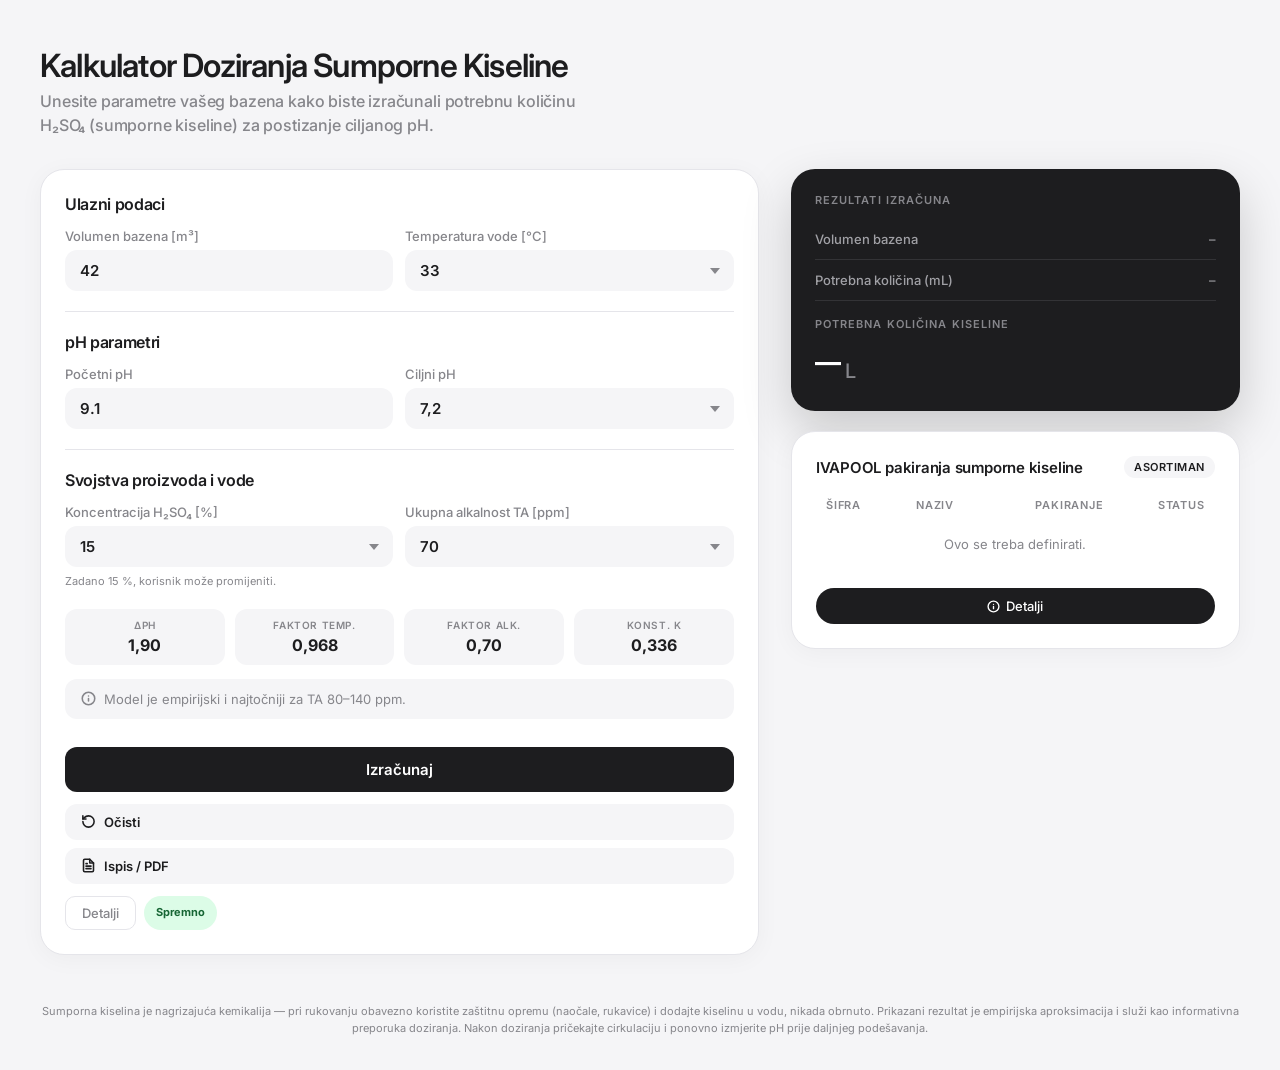
==== index.html @ 8b172068 "Rename h2so4.html to index.html" ====
<!DOCTYPE html>
<html lang="hr">
<head>
  <meta charset="UTF-8" />
  <meta name="viewport" content="width=device-width, initial-scale=1.0" />
  <title>IVAPOOL Kalkulator Doziranja Sumporne Kiseline</title>
  <link rel="preconnect" href="https://fonts.googleapis.com" />
  <link rel="preconnect" href="https://fonts.gstatic.com" crossorigin />
  <link href="https://fonts.googleapis.com/css2?family=Inter:wght@300;400;500;600;700;800;900&display=swap" rel="stylesheet" />
  <link rel="manifest" href="/manifest.json" />
  <meta name="theme-color" content="#1D1D1F" />
  <meta name="apple-mobile-web-app-capable" content="yes" />
  <meta name="apple-mobile-web-app-status-bar-style" content="black-translucent" />
  <meta name="apple-mobile-web-app-title" content="IVAPOOL" />
  <link rel="stylesheet" href="h2so4.css" />
</head>
<body>

<!-- ── MAIN ── -->
<div class="page-header-wrap">
  <div class="page-header">
    <h1>Kalkulator Doziranja Sumporne Kiseline</h1>
    <p>Unesite parametre vašeg bazena kako biste izračunali potrebnu količinu H₂SO₄ (sumporne kiseline) za postizanje ciljanog pH.</p>
  </div>
</div>
<main>
  <!-- ── LEFT COLUMN ── -->
  <div class="left-col">
    <div class="card">
      <div style="display:flex;flex-direction:column;gap:20px;">

        <!-- Ulazni podaci -->
        <section class="section">
          <h2>Ulazni podaci</h2>
          <div class="field-grid cols-2">
            <div class="field">
              <label for="volumenBazena">Volumen bazena [m³]</label>
              <input id="volumenBazena" type="number" step="0.1" value="42" />
            </div>
            <div class="field">
              <label for="temperaturaVode">Temperatura vode [°C]</label>
              <div class="select-wrap">
                <select id="temperaturaVode"></select>
              </div>
            </div>
          </div>
        </section>

        <hr class="section-divider" />

        <!-- pH parametri -->
        <section class="section">
          <h2>pH parametri</h2>
          <div class="field-grid cols-2">
            <div class="field">
              <label for="pocetniPh">Početni pH</label>
              <input id="pocetniPh" type="number" step="0.1" value="9.1" />
            </div>
            <div class="field">
              <label for="ciljniPh">Ciljni pH</label>
              <div class="select-wrap">
                <select id="ciljniPh"></select>
              </div>
            </div>
          </div>
        </section>

        <hr class="section-divider" />

        <!-- Svojstva proizvoda i vode -->
        <section class="section">
          <h2>Svojstva proizvoda i vode</h2>
          <div class="field-grid cols-2">
            <div class="field">
              <label for="koncentracija">Koncentracija H₂SO₄ [%]</label>
              <div class="select-wrap">
                <select id="koncentracija"></select>
              </div>
              <span class="hint">Zadano 15 %, korisnik može promijeniti.</span>
            </div>
            <div class="field">
              <label for="alkalnostTA">Ukupna alkalnost TA [ppm]</label>
              <div class="select-wrap">
                <select id="alkalnostTA"></select>
              </div>
            </div>
          </div>

          <div class="factor-grid">
            <div class="factor-chip">
              <div class="fc-label">ΔpH</div>
              <div class="fc-value" id="chipDeltaPh">1,90</div>
            </div>
            <div class="factor-chip">
              <div class="fc-label">Faktor temp.</div>
              <div class="fc-value" id="chipFt">0,97</div>
            </div>
            <div class="factor-chip">
              <div class="fc-label">Faktor alk.</div>
              <div class="fc-value" id="chipFta">0,70</div>
            </div>
            <div class="factor-chip">
              <div class="fc-label">Konst. K</div>
              <div class="fc-value" id="chipK">0,336</div>
            </div>
          </div>

          <div class="info-box">
            <svg xmlns="http://www.w3.org/2000/svg" width="15" height="15" viewBox="0 0 24 24" fill="none" stroke="currentColor" stroke-width="2.5" stroke-linecap="round" stroke-linejoin="round">
              <circle cx="12" cy="12" r="10"/><path d="M12 16v-4m0-4h.01"/>
            </svg>
            <span>Model je empirijski i najtočniji za TA 80–140 ppm.</span>
          </div>
        </section>

        <!-- Actions -->
        <div class="actions">
          <button class="btn-calc" onclick="izracunaj()">Izračunaj</button>
          <div class="secondary-actions">
            <button class="btn-secondary-action" onclick="ocistiSve()">
              <svg xmlns="http://www.w3.org/2000/svg" width="15" height="15" viewBox="0 0 24 24" fill="none" stroke="currentColor" stroke-width="2.5" stroke-linecap="round" stroke-linejoin="round"><path d="M3 12a9 9 0 1 0 9-9a9.75 9.75 0 0 0-6.74 2.74L3 8"/><path d="M3 3v5h5"/></svg>
              Očisti
            </button>
            <button class="btn-secondary-action" onclick="window.print()">
              <svg xmlns="http://www.w3.org/2000/svg" width="15" height="15" viewBox="0 0 24 24" fill="none" stroke="currentColor" stroke-width="2.5" stroke-linecap="round" stroke-linejoin="round"><path d="M6 22a2 2 0 0 1-2-2V4a2 2 0 0 1 2-2h8l6 6v12a2 2 0 0 1-2 2z"/><path d="M14 2v6h6M10 9H8m8 4H8m8 4H8"/></svg>
              Ispis / PDF
            </button>
          </div>
          <div style="display:flex;gap:8px;flex-wrap:wrap;">
            <button class="btn-toggle" onclick="toggleDetalji()">Detalji</button>
            <span class="badge" id="statusBadge">Spremno</span>
          </div>
        </div>

      </div>
    </div>

    <!-- Hidden: Napomena / Formula -->
    <div class="hidden" id="detailsNapomena">
      <div class="card">
        <div class="section">
          <h2>Napomena o proračunu</h2>
          <div class="info-box" style="align-items:flex-start;flex-direction:column;gap:12px;">
            <strong>Formula doziranja sumporne kiseline</strong>
            <span>V<sub>kiselina</sub> [L] = K × V<sub>b</sub> × ΔpH × f<sub>t</sub> × f<sub>TA</sub></span>
          </div>
          <div class="formula-box" id="formulaBox">Formula će biti prikazana nakon izračuna.</div>
        </div>
      </div>
    </div>

  </div>

  <!-- ── RIGHT COLUMN ── -->
  <div class="right-col">

    <!-- Results dark card -->
    <div class="dark-card">
      <div class="results-label">Rezultati izračuna</div>

      <div class="result-row">
        <span class="rk">Volumen bazena</span>
        <span class="rv" id="mVolumen">–</span>
      </div>
      <div class="result-row">
        <span class="rk">Potrebna količina (mL)</span>
        <span class="rv" id="mMililitri">–</span>
      </div>

      <div class="big-power">
        <div class="power-label">Potrebna količina kiseline</div>
        <div class="power-value">
          <span class="power-number" id="mLitri">–</span>
          <span class="power-unit">L</span>
        </div>
      </div>
    </div>

    <!-- Catalog card -->
    <div class="card catalog-card">
      <div class="catalog-header">
        <h3>IVAPOOL pakiranja sumporne kiseline</h3>
        <span class="catalog-badge">Asortiman</span>
      </div>
      <div class="catalog-cols">
        <span>Šifra</span>
        <span>Naziv</span>
        <span style="text-align:right">Pakiranje</span>
        <span style="text-align:right">Status</span>
      </div>
      <div id="catalogBody"></div>
      <div class="catalog-actions">
        <button class="btn-catalog-action" onclick="toggleDetalji()">
          <svg xmlns="http://www.w3.org/2000/svg" width="13" height="13" viewBox="0 0 24 24" fill="none" stroke="currentColor" stroke-width="2.5" stroke-linecap="round" stroke-linejoin="round"><circle cx="12" cy="12" r="10"/><path d="M12 16v-4m0-4h.01"/></svg>
          Detalji
        </button>
      </div>
    </div>

    <!-- Hidden: Detaljna tablica -->
    <div class="hidden" id="detailsTablica">
      <div class="card">
        <h2 style="font-size:15px;font-weight:600;margin-bottom:16px;">Detaljna tablica izračuna</h2>
        <div class="table-wrap">
          <table id="rezultatTablica">
            <thead><tr><th>Stavka</th><th>Vrijednost</th></tr></thead>
            <tbody></tbody>
          </table>
        </div>
      </div>
    </div>

  </div>
</main>

<script src="h2so4.js"></script>
<footer class="disclaimer">
  Sumporna kiselina je nagrizajuća kemikalija — pri rukovanju obavezno koristite zaštitnu opremu (naočale, rukavice) i dodajte kiselinu u vodu, nikada obrnuto. Prikazani rezultat je empirijska aproksimacija i služi kao informativna preporuka doziranja. Nakon doziranja pričekajte cirkulaciju i ponovno izmjerite pH prije daljnjeg podešavanja.
</footer>
</body>
</html>
---- h2so4.css ----
:root {
      --bg: #F5F5F7;
      --card: #ffffff;
      --border: #E5E5EA;
      --text: #1D1D1F;
      --muted: #86868B;
      --muted-light: #A1A1A6;
      --brand: #1D1D1F;
      --brand-fg: #ffffff;
      --dark-card: #1D1D1F;
      --dark-border: #333336;
      --dark-muted: #A1A1A6;
      --radius-card: 24px;
      --radius-field: 12px;
      --radius-btn: 16px;
      --radius-pill: 999px;
      --shadow-card: 0 4px 24px rgba(0,0,0,0.04);
      --shadow-dark: 0 20px 50px rgba(0,0,0,0.18);
      --ok: #34c759;
      --warn: #ff9f0a;
      --bad: #ff3b30;
    }
    *, *::before, *::after { box-sizing: border-box; margin: 0; padding: 0; }
    html { font-size: 16px; }
    body {
      font-family: 'Inter', -apple-system, BlinkMacSystemFont, sans-serif;
      background: var(--bg);
      color: var(--text);
      min-height: 100vh;
      -webkit-font-smoothing: antialiased;
    }

    /* ── LAYOUT ── */
    main {
      max-width: 1400px;
      margin: 0 auto;
      padding: 32px 40px;
      display: grid;
      grid-template-columns: 1.6fr 1fr;
      gap: 32px;
      align-items: start;
    }
    .left-col { display: flex; flex-direction: column; gap: 28px; }
    .right-col { position: static; display: flex; flex-direction: column; gap: 20px; align-self: start; }

    /* ── PAGE TITLE ── */
    .page-header-wrap {
      max-width: 1400px;
      margin: 0 auto;
      padding: 48px 40px 0 40px;
    }
    .page-header { display: flex; flex-direction: column; gap: 6px; margin-bottom: 0; }
    .page-header h1 { font-size: 32px; font-weight: 600; letter-spacing: -0.025em; line-height: 1.1; }
    .page-header p { font-size: 16px; color: var(--muted); max-width: 560px; line-height: 1.5; font-weight: 500; letter-spacing: -0.01em; }

    /* ── CARD ── */
    .card {
      background: var(--card);
      border-radius: var(--radius-card);
      padding: 24px;
      border: 1px solid var(--border);
      box-shadow: var(--shadow-card);
    }

    /* ── SECTION ── */
    .section { display: flex; flex-direction: column; gap: 14px; }
    .section-divider { border: none; border-top: 1px solid var(--border); margin: 0; }
    .section h2 { font-size: 16px; font-weight: 600; letter-spacing: -0.02em; }

    /* ── FIELD ── */
    .field { display: flex; flex-direction: column; gap: 6px; }
    .field label { font-size: 13px; font-weight: 500; color: var(--muted); }
    .field input, .field select {
      width: 100%;
      padding: 10px 14px;
      background: var(--bg);
      border: 1px solid transparent;
      border-radius: var(--radius-field);
      font-family: inherit;
      font-size: 15px;
      font-weight: 600;
      color: var(--text);
      outline: none;
      transition: border-color .15s, box-shadow .15s;
      appearance: none;
      -webkit-appearance: none;
    }
    .field input[readonly], .field input:disabled {
      color: var(--muted);
      font-weight: 500;
    }
    .field input:focus, .field select:focus {
      border-color: #007aff;
      box-shadow: 0 0 0 3px rgba(0,122,255,0.12);
      background: #fff;
    }
    .select-wrap { position: relative; }
    .select-wrap select { padding-right: 40px; cursor: pointer; }
    .select-wrap::after {
      content: '';
      position: absolute; right: 14px; top: 50%; transform: translateY(-50%);
      width: 0; height: 0;
      border-left: 5px solid transparent;
      border-right: 5px solid transparent;
      border-top: 6px solid var(--muted);
      pointer-events: none;
    }
    .field .hint { font-size: 11px; color: var(--muted); line-height: 1.6; }
    .field-grid { display: grid; gap: 12px; }
    .field-grid.cols-2 { grid-template-columns: 1fr 1fr; }
    .field-grid.cols-3 { grid-template-columns: 1fr 1fr 1fr; }
    .field.full { grid-column: 1 / -1; }
    .hidden { display: none !important; }

    /* ── VOLUME ROW ── */
    .volume-row {
      display: flex; justify-content: space-between; align-items: center;
      padding: 10px 0;
      border-top: 1px solid var(--border);
    }
    .volume-row .label { font-size: 13px; font-weight: 500; color: var(--muted); }
    .volume-row .value { font-size: 16px; font-weight: 600; }

    /* ── INFO BOX ── */
    .info-box {
      display: flex; align-items: center; gap: 8px;
      background: var(--bg); border-radius: var(--radius-field);
      padding: 12px 16px;
      font-size: 13px; color: var(--muted);
    }
    .info-box svg { flex-shrink: 0; }

    /* ── STATUS ROW ── */
    .status-row {
      display: flex; justify-content: space-between; align-items: center; gap: 12px;
      background: var(--bg); border-radius: var(--radius-field);
      padding: 12px 16px; font-size: 13px; color: var(--muted);
      margin-top: 4px;
    }
    .badge {
      display: inline-flex; align-items: center; justify-content: center; padding: 5px 12px; border-radius: var(--radius-pill);
      background: #e9f4ff; color: #0b5cab; font-size: 11px; font-weight: 700;
      white-space: nowrap; line-height: 1;
    }
    .badge.ok { background: #dcfce7; color: #166534; }
    .badge.error { background: #fee2e2; color: #991b1b; }
    .badge.warn { background: #fef3c7; color: #92400e; }

    /* ── ACTIONS ── */
    .actions { display: flex; flex-direction: column; gap: 12px; margin-top: 8px; }
    .btn-calc {
      width: 100%; background: var(--brand); color: #fff;
      border: none; border-radius: var(--radius-field);
      font-family: inherit; font-size: 15px; font-weight: 600;
      padding: 13px; cursor: pointer;
      transition: opacity .15s, transform .1s;
    }
    .btn-calc:hover { opacity: 0.88; }
    .btn-calc:active { transform: scale(0.99); }
    .secondary-actions { display: flex; flex-direction: column; gap: 8px; }
    .btn-secondary-action {
      background: var(--bg); color: var(--text); border: none;
      border-radius: var(--radius-field); font-family: inherit; font-size: 13px; font-weight: 600;
      padding: 10px 16px; cursor: pointer; display: flex; align-items: center; justify-content: flex-start;
      gap: 8px; transition: background .15s; width: 100%; white-space: nowrap;
    }
    .btn-secondary-action:hover { background: #e8e8ed; }

    /* ── DETAILS TOGGLE ── */
    .btn-toggle {
      background: none; border: 1px solid var(--border); border-radius: 10px;
      font-family: inherit; font-size: 13px; font-weight: 500; color: var(--muted);
      padding: 8px 16px; cursor: pointer; transition: background .15s;
    }
    .btn-toggle:hover { background: var(--bg); }

    /* ── DARK RESULTS CARD ── */
    .dark-card {
      background: var(--dark-card);
      border-radius: var(--radius-card);
      padding: 24px;
      color: #fff;
      box-shadow: var(--shadow-dark);
    }
    .dark-card .results-label {
      font-size: 11px; font-weight: 600; text-transform: uppercase;
      letter-spacing: 0.1em; color: var(--muted); margin-bottom: 12px;
    }
    .dark-card .result-row {
      display: flex; justify-content: space-between; align-items: center;
      padding: 12px 0;
      border-bottom: 1px solid var(--dark-border);
    }
    .dark-card .result-row:last-of-type { border-bottom: none; }
    .dark-card .result-row .rk { font-size: 13px; font-weight: 500; color: var(--dark-muted); }
    .dark-card .result-row .rv { font-size: 13px; font-weight: 600; color: var(--muted); }
    .dark-card .result-row .rv.filled { color: #fff; }
    .dark-card .big-power { padding-top: 8px; }
    .dark-card .big-power .power-label {
      font-size: 11px; font-weight: 600; text-transform: uppercase;
      letter-spacing: 0.1em; color: var(--muted); margin-bottom: 4px; margin-top: 8px;
    }
    .dark-card .big-power .power-value {
      display: flex; align-items: flex-end; gap: 6px; font-variant-numeric: tabular-nums;
    }
    .dark-card .big-power .power-number { font-size: 52px; font-weight: 300; letter-spacing: -0.025em; line-height: 1; }
    .dark-card .big-power .power-unit { font-size: 20px; font-weight: 500; color: var(--muted); padding-bottom: 4px; }
    .dark-card .recommendation-section {
      margin-top: 24px; padding-top: 20px;
      border-top: 1px solid var(--dark-border);
      display: flex; flex-direction: column; gap: 10px;
      font-size: 13px; font-weight: 500; color: var(--dark-muted);
    }
    .dark-card .recommendation-section .rec-row { display: flex; justify-content: space-between; }
    .dark-card .recommendation-section .rec-row .rec-val { color: #fff; }

    /* ── CATALOG CARD ── */
    .catalog-card .catalog-header {
      display: flex; align-items: center; justify-content: space-between; margin-bottom: 20px;
    }
    .catalog-card .catalog-header h3 { font-size: 15px; font-weight: 600; letter-spacing: -0.015em; }
    .catalog-badge {
      background: var(--bg); color: var(--text); font-size: 11px; font-weight: 600;
      padding: 4px 10px; border-radius: var(--radius-pill); text-transform: uppercase; letter-spacing: 0.05em;
    }
    .catalog-cols {
      display: grid; grid-template-columns: 90px 1fr 60px 110px;
      font-size: 11px; font-weight: 600; text-transform: uppercase;
      letter-spacing: 0.08em; color: var(--muted);
      padding: 0 10px; margin-bottom: 4px;
    }
    .catalog-row {
      display: grid; grid-template-columns: 90px 1fr 60px 110px;
      font-size: 14px; padding: 10px 10px; border-radius: 12px; transition: background .12s;
      align-items: center;
    }
    .catalog-row:hover { background: var(--bg); }
    .catalog-row.highlighted { background: var(--brand); color: #fff; }
    .catalog-row .model-id { font-weight: 700; }
    .catalog-row .model-name { color: var(--muted); }
    .catalog-row.highlighted .model-name { color: rgba(255,255,255,0.7); }
    .catalog-row .model-power { text-align: right; font-weight: 600; }
    .catalog-row .model-status { text-align: right; }
    .pill { display: inline-flex; padding: 4px 10px; border-radius: var(--radius-pill); font-size: 11px; font-weight: 700; }
    .pill.ok { background: #dcfce7; color: #166534; }
    .catalog-actions { display: flex; gap: 8px; margin-top: 16px; }
    .btn-catalog-action {
      flex: 1; background: var(--brand); color: #fff; border: none;
      border-radius: var(--radius-pill); font-family: inherit; font-size: 13px; font-weight: 500;
      padding: 10px 16px; cursor: pointer; display: flex; align-items: center; justify-content: center; gap: 6px;
      transition: opacity .15s;
    }
    .btn-catalog-action:hover { opacity: 0.85; }

    /* ── FORMULA BOX ── */
    .formula-box {
      margin-top: 16px;
      background: var(--bg); border-radius: var(--radius-field);
      padding: 16px; font-size: 13px; color: var(--muted); line-height: 1.7;
    }

    /* ── DETAILS TABLE ── */
    .table-wrap { overflow-x: auto; margin-top: 16px; }
    table { width: 100%; border-collapse: collapse; font-size: 13px; }
    thead th { text-align: left; font-weight: 600; font-size: 11px; text-transform: uppercase; letter-spacing: 0.06em; color: var(--muted); padding: 8px 12px; border-bottom: 1px solid var(--border); }
    tbody td { padding: 10px 12px; border-bottom: 1px solid var(--border); }
    tbody tr:last-child td { border-bottom: none; }

    /* ── BLINK ANIMATION ── */
    @keyframes blinkBlue {
      0% { background-color: var(--bg); }
      50% { background-color: #cfe8ff; border-color: #007aff !important; }
      100% { background-color: var(--bg); }
    }
    .blink { animation: blinkBlue 0.6s ease-in-out 3; border-color: #007aff !important; }

    /* ── RESPONSIVE ── */
    @media (max-width: 900px) {
      main { grid-template-columns: 1fr; padding: 32px 16px; gap: 32px; }
      .right-col { position: static; }
      header { padding: 14px 20px; }
      nav { display: none; }
      .field-grid.cols-3 { grid-template-columns: 1fr 1fr; }
    }
    @media (max-width: 600px) {
      .field-grid.cols-2, .field-grid.cols-3 { grid-template-columns: 1fr; }
      .secondary-actions { grid-template-columns: 1fr; }
      .catalog-cols, .catalog-row { grid-template-columns: 60px 1fr 60px; }
      .catalog-cols span:last-child, .catalog-row .model-status { display: none; }
    }
    .disclaimer {
      max-width: 1400px;
      margin: 0 auto;
      padding: 16px 40px 32px 40px;
      font-size: 11px;
      color: var(--muted);
      line-height: 1.6;
      text-align: center;
    }
    @media print {
      header { display: none; }
      main { display: block; max-width: none; padding: 0; }
      .right-col { position: static; }
      .actions, .secondary-actions { display: none !important; }
      .card, .dark-card { box-shadow: none; }
    }
    /* ── FACTOR CHIPS (sumporna kiselina-specific) ── */
    .factor-grid {
      display: grid;
      grid-template-columns: repeat(4, 1fr);
      gap: 10px;
      margin-top: 4px;
    }
    .factor-chip {
      background: var(--bg);
      border-radius: var(--radius-field);
      padding: 10px 8px;
      text-align: center;
    }
    .factor-chip .fc-label {
      font-size: 10px;
      font-weight: 600;
      text-transform: uppercase;
      letter-spacing: 0.06em;
      color: var(--muted);
      margin-bottom: 4px;
    }
    .factor-chip .fc-value {
      font-size: 16px;
      font-weight: 700;
      color: var(--text);
    }
    @media (max-width: 600px) {
      .factor-grid { grid-template-columns: 1fr 1fr; }
    }
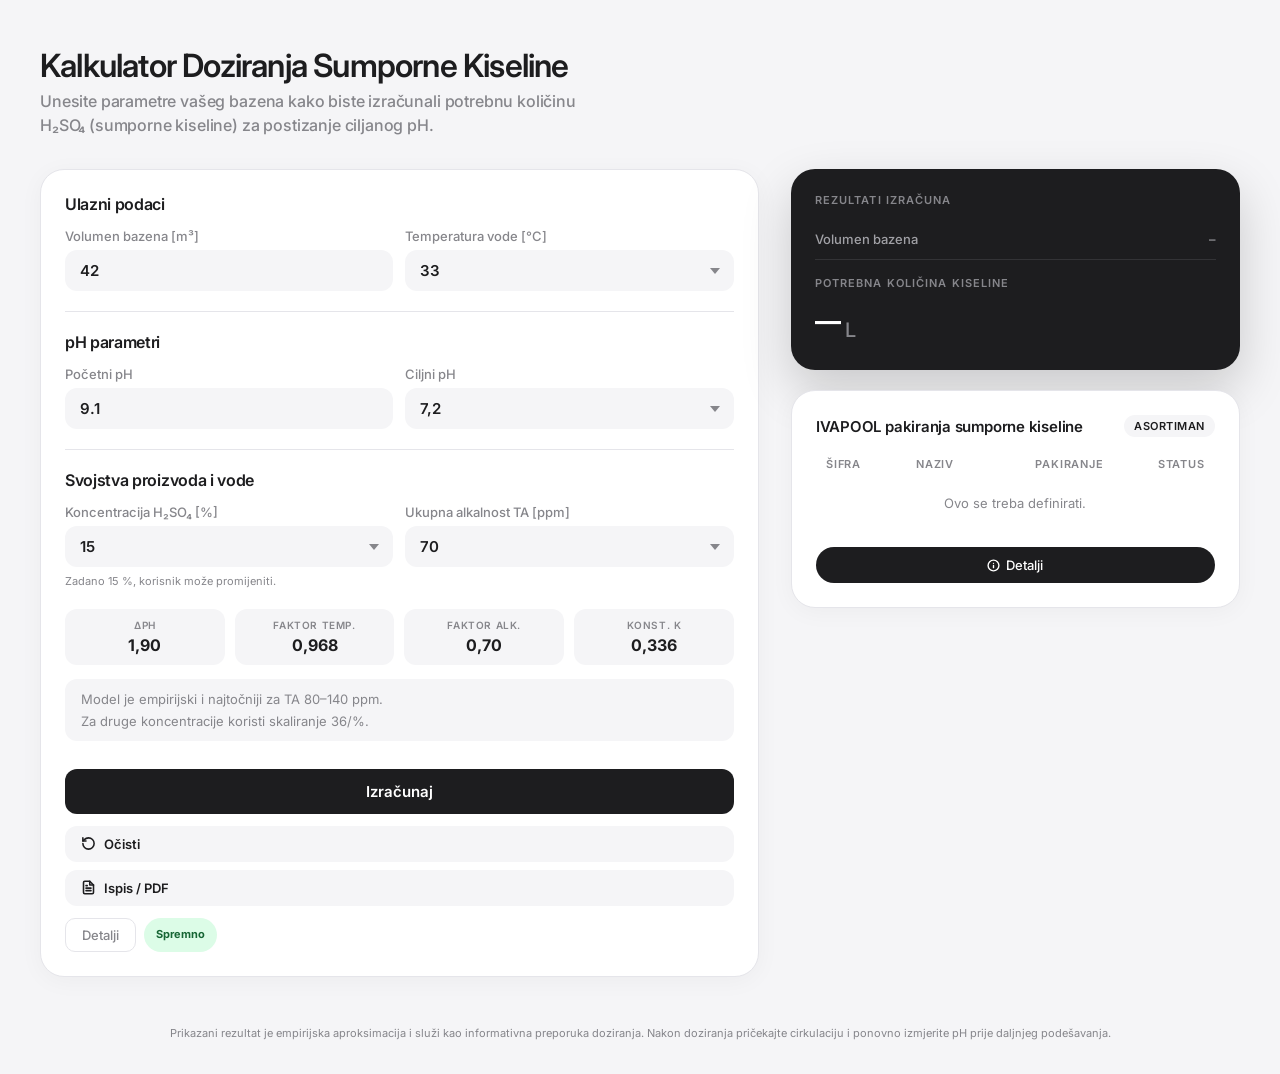
==== commit 2d8757d6: "Update index.html" ====
--- a/index.html
+++ b/index.html
@@ -105,11 +105,9 @@
             </div>
           </div>
 
-          <div class="info-box">
-            <svg xmlns="http://www.w3.org/2000/svg" width="15" height="15" viewBox="0 0 24 24" fill="none" stroke="currentColor" stroke-width="2.5" stroke-linecap="round" stroke-linejoin="round">
-              <circle cx="12" cy="12" r="10"/><path d="M12 16v-4m0-4h.01"/>
-            </svg>
+          <div class="info-box" style="align-items:flex-start;flex-direction:column;gap:6px;">
             <span>Model je empirijski i najtočniji za TA 80–140 ppm.</span>
+            <span>Za druge koncentracije koristi skaliranje 36/%.</span>
           </div>
         </section>
 
@@ -162,11 +160,6 @@
         <span class="rk">Volumen bazena</span>
         <span class="rv" id="mVolumen">–</span>
       </div>
-      <div class="result-row">
-        <span class="rk">Potrebna količina (mL)</span>
-        <span class="rv" id="mMililitri">–</span>
-      </div>
-
       <div class="big-power">
         <div class="power-label">Potrebna količina kiseline</div>
         <div class="power-value">
@@ -215,7 +208,7 @@
 
 <script src="h2so4.js"></script>
 <footer class="disclaimer">
-  Sumporna kiselina je nagrizajuća kemikalija — pri rukovanju obavezno koristite zaštitnu opremu (naočale, rukavice) i dodajte kiselinu u vodu, nikada obrnuto. Prikazani rezultat je empirijska aproksimacija i služi kao informativna preporuka doziranja. Nakon doziranja pričekajte cirkulaciju i ponovno izmjerite pH prije daljnjeg podešavanja.
+  Prikazani rezultat je empirijska aproksimacija i služi kao informativna preporuka doziranja. Nakon doziranja pričekajte cirkulaciju i ponovno izmjerite pH prije daljnjeg podešavanja.
 </footer>
 </body>
 </html>
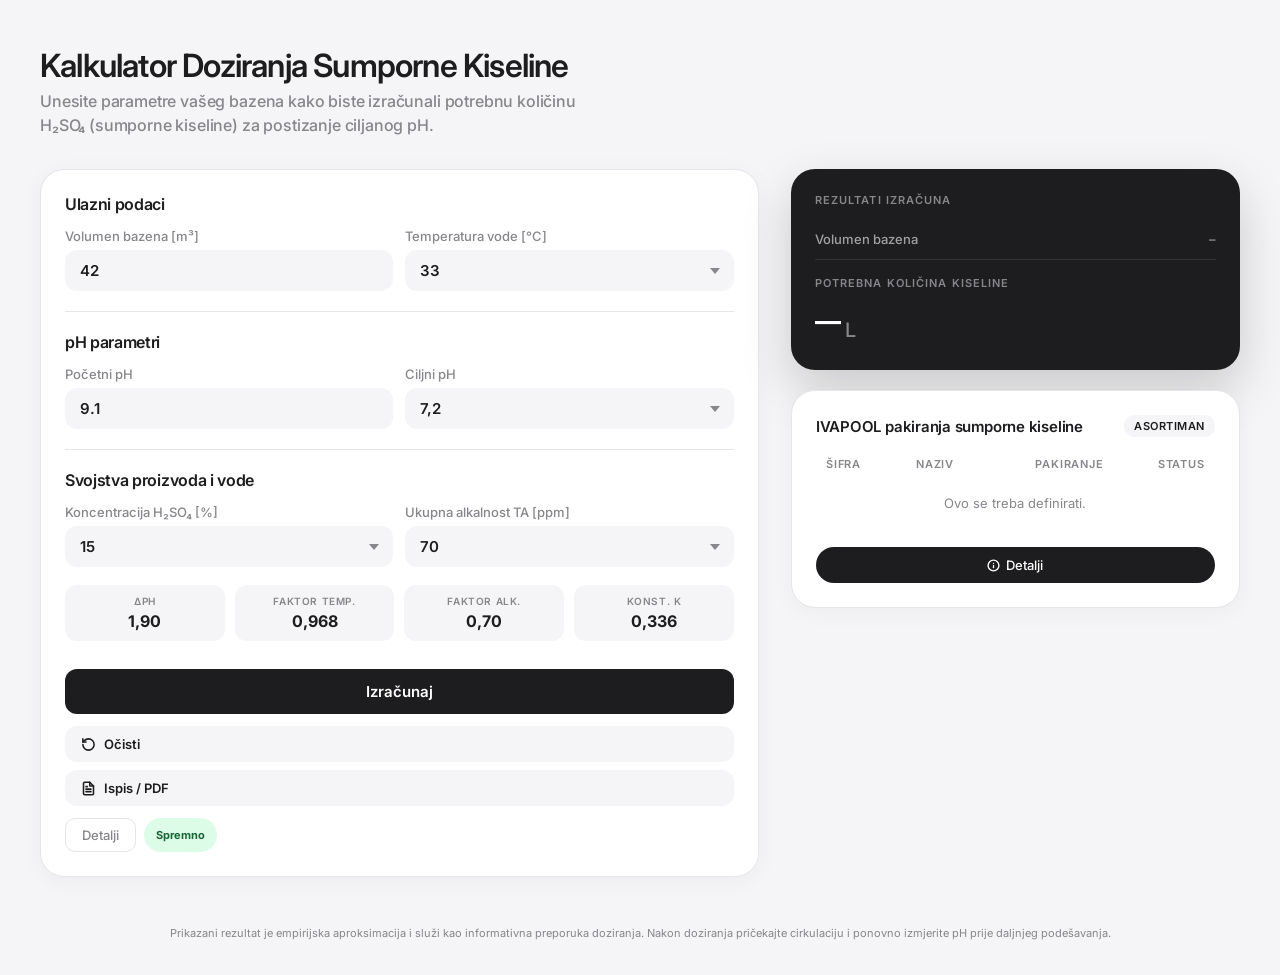
==== commit 74dd7657: "Update index.html" ====
--- a/index.html
+++ b/index.html
@@ -15,7 +15,7 @@
   <link rel="stylesheet" href="h2so4.css" />
 </head>
 <body>
-
+ 
 <!-- ── MAIN ── -->
 <div class="page-header-wrap">
   <div class="page-header">
@@ -28,7 +28,7 @@
   <div class="left-col">
     <div class="card">
       <div style="display:flex;flex-direction:column;gap:20px;">
-
+ 
         <!-- Ulazni podaci -->
         <section class="section">
           <h2>Ulazni podaci</h2>
@@ -45,9 +45,9 @@
             </div>
           </div>
         </section>
-
+ 
         <hr class="section-divider" />
-
+ 
         <!-- pH parametri -->
         <section class="section">
           <h2>pH parametri</h2>
@@ -64,9 +64,9 @@
             </div>
           </div>
         </section>
-
+ 
         <hr class="section-divider" />
-
+ 
         <!-- Svojstva proizvoda i vode -->
         <section class="section">
           <h2>Svojstva proizvoda i vode</h2>
@@ -76,7 +76,6 @@
               <div class="select-wrap">
                 <select id="koncentracija"></select>
               </div>
-              <span class="hint">Zadano 15 %, korisnik može promijeniti.</span>
             </div>
             <div class="field">
               <label for="alkalnostTA">Ukupna alkalnost TA [ppm]</label>
@@ -85,7 +84,7 @@
               </div>
             </div>
           </div>
-
+ 
           <div class="factor-grid">
             <div class="factor-chip">
               <div class="fc-label">ΔpH</div>
@@ -104,13 +103,9 @@
               <div class="fc-value" id="chipK">0,336</div>
             </div>
           </div>
-
-          <div class="info-box" style="align-items:flex-start;flex-direction:column;gap:6px;">
-            <span>Model je empirijski i najtočniji za TA 80–140 ppm.</span>
-            <span>Za druge koncentracije koristi skaliranje 36/%.</span>
-          </div>
+ 
         </section>
-
+ 
         <!-- Actions -->
         <div class="actions">
           <button class="btn-calc" onclick="izracunaj()">Izračunaj</button>
@@ -129,10 +124,10 @@
             <span class="badge" id="statusBadge">Spremno</span>
           </div>
         </div>
-
-      </div>
-    </div>
-
+ 
+      </div>
+    </div>
+ 
     <!-- Hidden: Napomena / Formula -->
     <div class="hidden" id="detailsNapomena">
       <div class="card">
@@ -146,16 +141,16 @@
         </div>
       </div>
     </div>
-
+ 
   </div>
-
+ 
   <!-- ── RIGHT COLUMN ── -->
   <div class="right-col">
-
+ 
     <!-- Results dark card -->
     <div class="dark-card">
       <div class="results-label">Rezultati izračuna</div>
-
+ 
       <div class="result-row">
         <span class="rk">Volumen bazena</span>
         <span class="rv" id="mVolumen">–</span>
@@ -168,7 +163,7 @@
         </div>
       </div>
     </div>
-
+ 
     <!-- Catalog card -->
     <div class="card catalog-card">
       <div class="catalog-header">
@@ -189,7 +184,7 @@
         </button>
       </div>
     </div>
-
+ 
     <!-- Hidden: Detaljna tablica -->
     <div class="hidden" id="detailsTablica">
       <div class="card">
@@ -202,10 +197,10 @@
         </div>
       </div>
     </div>
-
+ 
   </div>
 </main>
-
+ 
 <script src="h2so4.js"></script>
 <footer class="disclaimer">
   Prikazani rezultat je empirijska aproksimacija i služi kao informativna preporuka doziranja. Nakon doziranja pričekajte cirkulaciju i ponovno izmjerite pH prije daljnjeg podešavanja.
